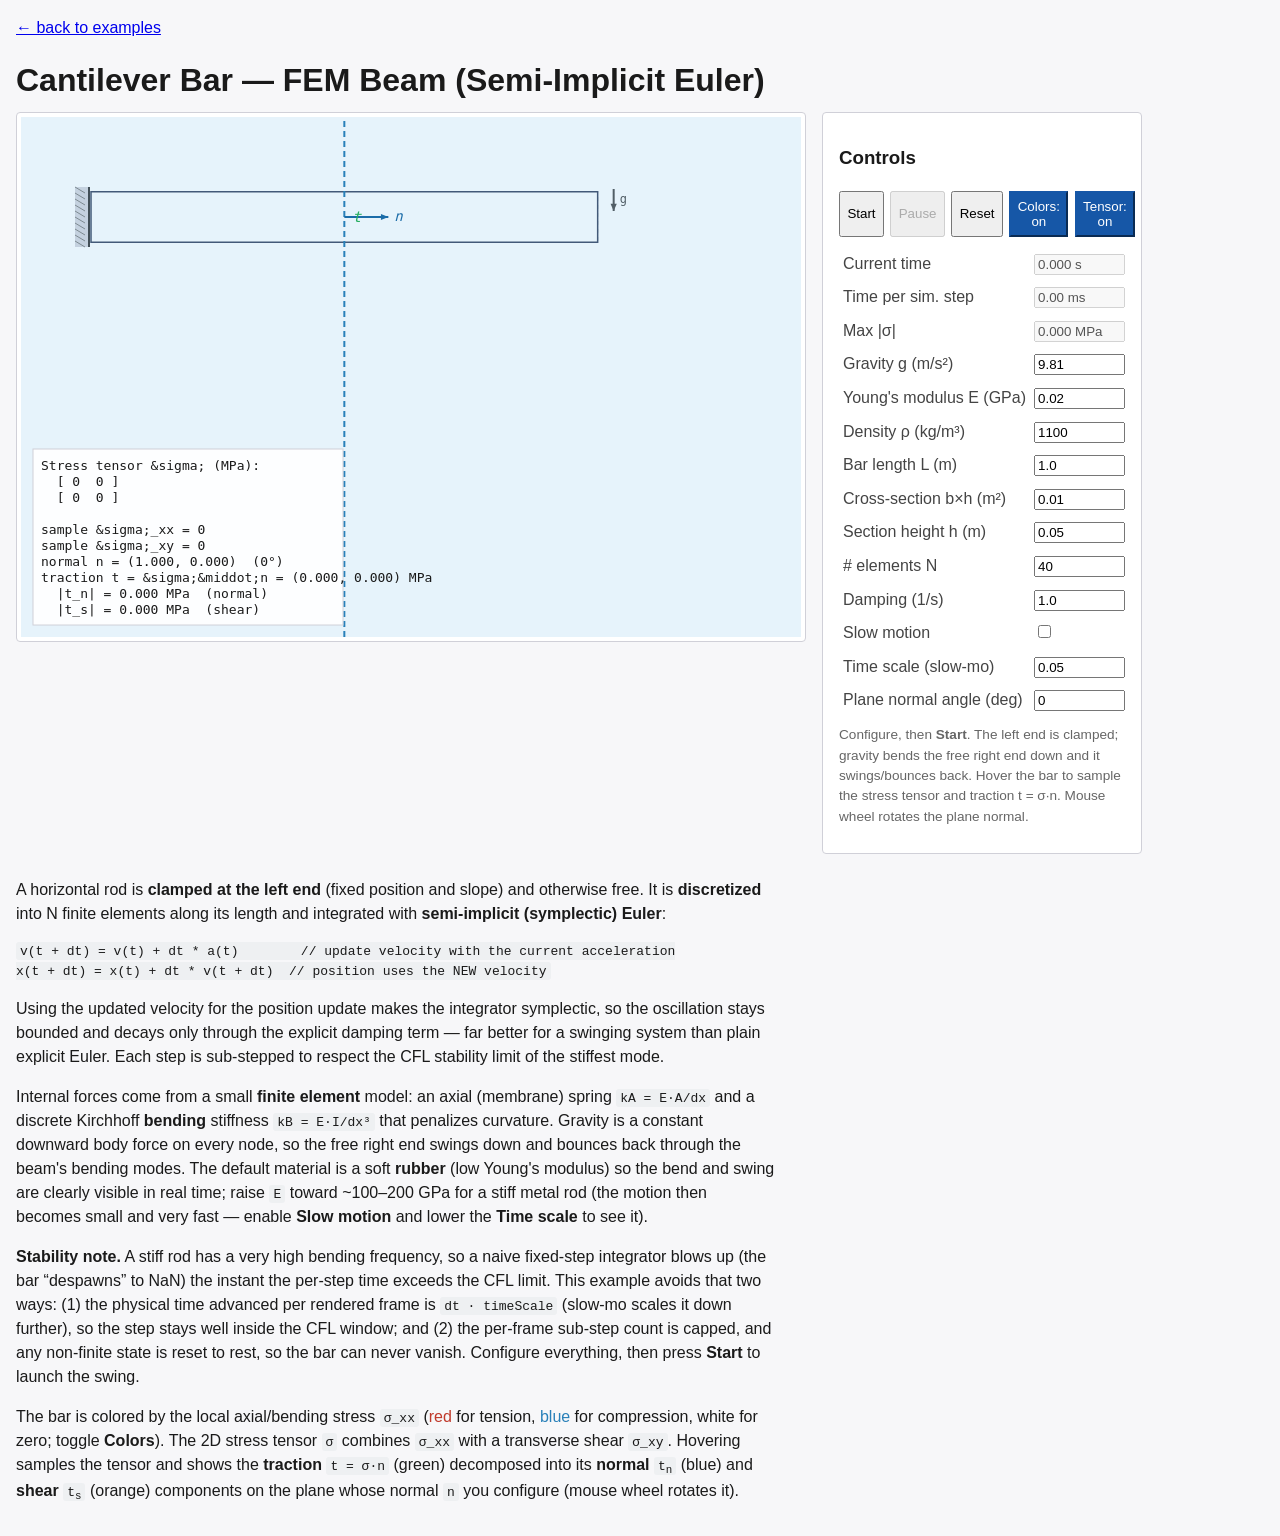
==== examples/cantilever_bar.html @ 8b28eba3 "Add features to cantilever example: - Right mouse drag to pan the scene - Normalized traction arrow " ====
<!DOCTYPE html>
<html lang="en">
<head>
    <meta charset="UTF-8">
    <meta name="viewport" content="width=device-width, initial-scale=1.0">
    <title>Cantilever Bar (FEM Beam)</title>
    <link rel="stylesheet" href="../css/style.css">
    <script src="../js/sim.js"></script>
</head>
<body class="example">
    <div class="back"><a href="../index.html">&larr; back to examples</a></div>
    <h1>Cantilever Bar &mdash; FEM Beam (Semi-Implicit Euler)</h1>

    <div class="sim">
        <div class="canvas-wrap">
            <canvas id="canvas" width="780" height="520">Your browser does not support the HTML5 canvas tag.</canvas>
        </div>

        <div class="controls">
            <h3>Controls</h3>
            <div class="btn-row">
                <button id="start">Start</button>
                <button id="pause" disabled>Pause</button>
                <button id="reset">Reset</button>
                <button id="colors" class="toggle-on">Colors: on</button>
                <button id="tensor" class="toggle-on">Tensor: on</button>
            </div>
            <table>
                <tr><td>Current time</td><td><input id="currentTime" value="0.00 s" disabled></td></tr>
                <tr><td>Time per sim. step</td><td><input id="stepTime" value="0.00 ms" disabled></td></tr>
                <tr><td>Max |&sigma;|</td><td><input id="maxStress" value="0.00 MPa" disabled></td></tr>
                <tr><td>Gravity g (m/s&sup2;)</td><td><input id="gravity" type="number" step="0.1" value="9.81"></td></tr>
                <tr><td>Young's modulus E (GPa)</td><td><input id="youngs" type="number" step="0.001" value="0.02"></td></tr>
                <tr><td>Density &rho; (kg/m&sup3;)</td><td><input id="density" type="number" step="100" value="1100"></td></tr>
                <tr><td>Bar length L (m)</td><td><input id="length" type="number" step="0.1" value="1.0"></td></tr>
                <tr><td>Cross-section b&times;h (m&sup2;)</td><td><input id="area" type="number" step="0.001" value="0.01"></td></tr>
                <tr><td>Section height h (m)</td><td><input id="height" type="number" step="0.01" value="0.05"></td></tr>
                <tr><td># elements N</td><td><input id="elements" type="number" step="2" min="4" max="200" value="40"></td></tr>
                <tr><td>Damping (1/s)</td><td><input id="damping" type="number" step="0.1" value="1.0"></td></tr>
                <tr><td>Slow motion</td><td><input id="slowMo" type="checkbox"></td></tr>
                <tr><td>Time scale (slow-mo)</td><td><input id="timeScale" type="number" step="1e-4" value="0.05"></td></tr>
                <tr><td>Plane normal angle (deg)</td><td><input id="normalAngle" type="number" step="1" value="0"></td></tr>
            </table>
            <p style="font-size:0.85em;color:#666;margin-top:0.5rem">Configure, then <strong>Start</strong>. The left end is
               clamped; gravity bends the free right end down and it swings/bounces back. Hover the bar to sample the
               stress tensor and traction t = &sigma;&middot;n. Mouse wheel rotates the plane normal.</p>
        </div>
    </div>

    <div class="description">
        <p>A horizontal rod is <strong>clamped at the left end</strong> (fixed position and slope) and otherwise free.
           It is <strong>discretized</strong> into N finite elements along its length and integrated with
           <strong>semi-implicit (symplectic) Euler</strong>:</p>
        <pre><code>v(t + dt) = v(t) + dt * a(t)        // update velocity with the current acceleration
x(t + dt) = x(t) + dt * v(t + dt)  // position uses the NEW velocity</code></pre>
        <p>Using the updated velocity for the position update makes the integrator symplectic, so the oscillation stays
           bounded and decays only through the explicit damping term &mdash; far better for a swinging system than plain
           explicit Euler. Each step is sub-stepped to respect the CFL stability limit of the stiffest mode.</p>

        <p>Internal forces come from a small <strong>finite element</strong> model: an axial (membrane) spring
           <code>kA = E&middot;A/dx</code> and a discrete Kirchhoff <strong>bending</strong> stiffness
           <code>kB = E&middot;I/dx&sup3;</code> that penalizes curvature. Gravity is a constant downward body force on
           every node, so the free right end swings down and bounces back through the beam's bending modes. The default
           material is a soft <strong>rubber</strong> (low Young's modulus) so the bend and swing are clearly visible in
           real time; raise <code>E</code> toward ~100&ndash;200 GPa for a stiff metal rod (the motion then becomes small
           and very fast &mdash; enable <strong>Slow motion</strong> and lower the <strong>Time scale</strong> to see it).</p>

        <p><strong>Stability note.</strong> A stiff rod has a very high bending frequency, so a naive fixed-step
           integrator blows up (the bar &ldquo;despawns&rdquo; to NaN) the instant the per-step time exceeds the CFL limit.
           This example avoids that two ways: (1) the physical time advanced per rendered frame is
           <code>dt &middot; timeScale</code> (slow-mo scales it down further), so the step stays well inside the CFL
           window; and (2) the per-frame sub-step count is capped, and any non-finite state is reset to rest, so the bar
           can never vanish. Configure everything, then press <strong>Start</strong> to launch the swing.</p>

        <p>The bar is colored by the local axial/bending stress <code>&sigma;_xx</code>
           (<span style="color:#c0392b">red</span> for tension, <span style="color:#2980b9">blue</span> for compression,
           white for zero; toggle <strong>Colors</strong>). The 2D stress tensor <code>&sigma;</code> combines
           <code>&sigma;_xx</code> with a transverse shear <code>&sigma;_xy</code>. Hovering samples the tensor and shows
           the <strong>traction</strong> <code>t = &sigma;&middot;n</code> (green) decomposed into its
           <strong>normal</strong> <code>t<sub>n</sub></code> (blue) and <strong>shear</strong>
           <code>t<sub>s</sub></code> (orange) components on the plane whose normal <code>n</code> you configure (mouse
           wheel rotates it).</p>
    </div>

    <script>
        "use strict";

        const Mat2 = {
            mulVec(m, v) { return [m[0][0] * v[0] + m[0][1] * v[1], m[1][0] * v[0] + m[1][1] * v[1]]; }
        };

        // Diverging color map: white at 0, red at +1, blue at -1. t clamped to [-1,1].
        function stressColor(t) {
            t = Math.max(-1, Math.min(1, t));
            let r, g, b;
            if (t >= 0) {
                r = 255; g = Math.round(255 * (1 - t)); b = Math.round(255 * (1 - t));
            } else {
                r = Math.round(255 * (1 + t)); g = Math.round(255 * (1 + t)); b = 255;
            }
            return `rgb(${r},${g},${b})`;
        }

        // Helper to get mouse button from event
        function getMouseButton(e) {
            if (e.which !== undefined) return e.which;      // old API: 1=left, 2=middle, 3=right
            if (e.button !== undefined) return e.button + 1; // new API: 0=left, 1=middle, 2=right
            return 0;
        }

        // A clamped cantilever beam integrated with semi-implicit Euler.
        // State: per-node position x[], velocity v[] (each a {x,y}). Node 0 is clamped.
        class CantileverBeam extends Simulation {
            constructor(canvas) {
                super(canvas);
                this.N = 40;
                this.x = null;       // node positions (world meters), array of {x,y}
                this.v = null;       // node velocities, array of {x,y}
                this.sigma = null;   // per-element axial stress sigma_xx (Pa)
                this.tau = null;     // per-node shear stress sigma_xy (Pa)
                this.maxAbsSigma = 0;
                this.mouse = null;
                this.hoverWorld = null;   // last sampled point over the bar (kept on leave)
                this.showColor = true;   // stress-color toggle (independent of slow-mo)
                this.showTensor = true;  // tensor panel toggle
                this.isDragging = false;
                this.dragStart = null;
                this.originPx = { x: 70, y: 100 }; // default, will be set in init
                this.init();
                this.render(this.ctx);
                canvas.addEventListener("mousemove", (e) => this._onMove(e));
                canvas.addEventListener("wheel", (e) => this._onWheel(e), { passive: false });
                canvas.addEventListener("mousedown", (e) => this._onMouseDown(e));
                canvas.addEventListener("mouseup", (e) => this._onMouseUp(e));
                canvas.addEventListener("mouseleave", (e) => this._onMouseUp(e));
                // Note: do NOT clear hoverWorld on mouseleave -> keep last position.
            }

            // Mouse wheel rotates the cutting-plane normal (in degrees), keeping it in [0,360).
            _onWheel(e) {
                e.preventDefault();
                const el = document.getElementById("normalAngle");
                if (!el) return;
                const step = 5 * Math.sign(e.deltaY);   // 5 deg per notch, invert so up = +
                let v = (parseFloat(el.value) || 0) - step;
                v = ((v % 360) + 360) % 360;
                el.value = v.toFixed(0);
                this.render(this.ctx);
            }

            _onMouseDown(e) {
                const button = getMouseButton(e);
                if (button === 3) { // right mouse button
                    e.preventDefault();
                    this.isDragging = true;
                    this.dragStart = {
                        px: (e.clientX - this.canvas.getBoundingClientRect().left) * (this.canvas.width / this.canvas.getBoundingClientRect().width),
                        py: (e.clientY - this.canvas.getBoundingClientRect().top) * (this.canvas.height / this.canvas.getBoundingClientRect().height)
                    };
                }
            }

            _onMouseUp(e) {
                if (this.isDragging) {
                    this.isDragging = false;
                    this.dragStart = null;
                }
            }

            _onMove(e) {
                const rect = this.canvas.getBoundingClientRect();
                this.mouse = {
                    px: (e.clientX - rect.left) * (this.canvas.width / rect.width),
                    py: (e.clientY - rect.top) * (this.canvas.height / rect.height)
                };
                
                // Handle right mouse drag panning
                if (this.isDragging && this.dragStart) {
                    const dx = this.mouse.px - this.dragStart.px;
                    const dy = this.mouse.py - this.dragStart.py;
                    this.originPx.x += dx;
                    this.originPx.y += dy;
                    this.dragStart = { px: this.mouse.px, py: this.mouse.py };
                    this.render(this.ctx);
                } else {
                    this._readHover();
                    if (!this.running) this.render(this.ctx);
                }
            }

            init() {
                const L = Math.max(1e-6, numOr("length", 1.0));
                const N = Math.max(4, Math.min(200, Math.round(numOr("elements", 40))));
                this.N = N;
                this.length0 = L;
                this.dx = L / (N - 1);
                this.x = new Array(N);
                this.v = new Array(N);
                for (let i = 0; i < N; i++) {
                    this.x[i] = { x: i * this.dx, y: 0 };
                    this.v[i] = { x: 0, y: 0 };
                }
                this.sigma = new Array(N - 1).fill(0);
                this.tau = new Array(N).fill(0);
                this.maxAbsSigma = 0;
                this.hoverWorld = { wx: L * 0.5, wy: 0 };

                // world -> pixels: beam starts at left margin, hangs to the right; gravity is +y (down).
                const margin = 70;
                const availW = this.width - 2 * margin;
                const availH = this.height - 2 * margin;
                // 1 m horizontal -> availW/L px; allow the tip to swing down ~0.75 m and stay on canvas.
                const sx = availW / L;
                const sy = availH / (L * 0.75);
                this.scale = Math.min(sx, sy);
                // Initialize originPx only on first call
                if (this.originPx.x === undefined) {
                    this.originPx = { x: margin, y: margin + availH * 0.12 };
                } else {
                    // Preserve existing pan offset when re-initializing
                    const newOrigin = { x: margin, y: margin + availH * 0.12 };
                    // Keep the same visual offset
                }
            }

            // ---- material / derived parameters ----
            _params() {
                const E = Math.max(1e-9, numOr("youngs", 0.02)) * 1e9;  // Pa (positive floor)
                const rho = Math.max(1, numOr("density", 1100));
                const A = Math.max(1e-9, numOr("area", 0.01));
                const h = Math.max(1e-6, numOr("height", 0.05));
                const I = Math.max(1e-18, A * h * h / 12);   // rectangular section second moment
                const L = Math.max(1e-6, this.length0);
                const dx = this.dx;
                const m = rho * A * dx;            // node lumped mass
                const kA = E * A / dx;             // axial spring stiffness between adjacent nodes
                const kB = E * I / (dx * dx * dx); // bending stiffness (discrete Kirchhoff)
                return { E, rho, A, h, I, L, dx, m, kA, kB };
            }

            // Compute internal node forces from axial + bending energies (FEM), plus gravity.
            // Returns array of {fx,fy} per node.
            _forces() {
                const p = this._params();
                const N = this.N;
                const x = this.x;
                const g = numOr("gravity", 9.81);
                const f = new Array(N);
                for (let i = 0; i < N; i++) f[i] = { fx: 0, fy: 0 };

                // Axial (membrane) force: spring between adjacent nodes toward rest length dx.
                for (let i = 0; i < N - 1; i++) {
                    let ddx = x[i + 1].x - x[i].x;
                    let ddy = x[i + 1].y - x[i].y;
                    let len = Math.sqrt(ddx * ddx + ddy * ddy);
                    if (len < 1e-12) continue;
                    let s = p.kA * (len - p.dx) / len;
                    let fx = s * ddx, fy = s * ddy;
                    f[i].fx += fx;     f[i].fy += fy;
                    f[i + 1].fx -= fx; f[i + 1].fy -= fy;
                }

                // Bending (Kirchhoff) force: penalize curvature via the second difference of positions.
                // F_{i-1} -= kB*w; F_i += 2 kB*w; F_{i+1} -= kB*w, w = x[i-1]-2x[i]+x[i+1].
                for (let i = 1; i < N - 1; i++) {
                    let wx = x[i - 1].x - 2 * x[i].x + x[i + 1].x;
                    let wy = x[i - 1].y - 2 * x[i].y + x[i + 1].y;
                    f[i - 1].fx -= p.kB * wx; f[i - 1].fy -= p.kB * wy;
                    f[i].fx     += 2 * p.kB * wx; f[i].fy += 2 * p.kB * wy;
                    f[i + 1].fx -= p.kB * wx; f[i + 1].fy -= p.kB * wy;
                }

                // Gravity (body force) and velocity damping.
                const damp = Math.max(0, numOr("damping", 1.0));
                for (let i = 0; i < N; i++) {
                    f[i].fy += p.m * g;                 // gravity pulls down (+y)
                    f[i].fx -= damp * p.m * this.v[i].x;
                    f[i].fy -= damp * p.m * this.v[i].y;
                }
                return f;
            }

            // One semi-implicit Euler step of physical time simDt, sub-stepped for stability.
            _advance(simDt) {
                const p = this._params();
                const N = this.N;
                // CFL-safe sub-step from the stiffest mode:
                //   axial chain -> 4 kA / m ; discrete bending -> 16 kB / m.
                // Semi-implicit Euler is stable for dt*omega < 2; use 0.2/omega for accuracy.
                const omega = Math.sqrt(Math.max(16 * p.kB, 4 * p.kA) / Math.max(p.m, 1e-12));
                const dtSub = 0.2 / Math.max(omega, 1);

                // Cap the sub-step count so a very stiff rod cannot freeze the browser. Unlike a
                // cap on `steps` that lets the integration step h grow past dtSub and destabilize
                // the sim (NaN -> bar vanishes), we cap by advancing only `steps*dtSub` of physical
                // time when the requested time would need too many sub-steps; h therefore never
                // exceeds the CFL limit.
                const MAX_STEPS = 2000;
                let steps = Math.max(1, Math.ceil(simDt / dtSub));
                let advanced = simDt;
                if (steps > MAX_STEPS) { steps = MAX_STEPS; advanced = steps * dtSub; }
                const h = advanced / steps;

                for (let s = 0; s < steps; s++) {
                    const f = this._forces();
                    // Semi-implicit Euler: velocity first (current acceleration), then position with NEW velocity.
                    for (let i = 0; i < N; i++) {
                        if (i === 0) continue;            // clamp: node 0 fixed
                        this.v[i].x += (f[i].fx / p.m) * h;
                        this.v[i].y += (f[i].fy / p.m) * h;
                    }
                    for (let i = 0; i < N; i++) {
                        if (i === 0) { this.x[i].x = 0; this.x[i].y = 0; this.v[i].x = 0; this.v[i].y = 0; continue; }
                        this.x[i].x += this.v[i].x * h;
                        this.x[i].y += this.v[i].y * h;
                    }
                    if (N > 1) {
                        // Clamped slope: keep node 1 on the horizontal tangent (no rotation at the wall).
                        this.x[1].y = 0; this.v[1].y = 0;
                    }
                }
                // Guard against any non-finite state (extreme parameter combos) so the bar never vanishes.
                for (let i = 0; i < N; i++) {
                    if (!isFinite(this.x[i].x) || !isFinite(this.x[i].y) ||
                        !isFinite(this.v[i].x) || !isFinite(this.v[i].y)) {
                        this.x[i].x = i * p.dx; this.x[i].y = 0; this.v[i].x = 0; this.v[i].y = 0;
                    }
                }
                this._computeStress();
                return advanced;   // physical time actually advanced (may be < simDt when clamped)
            }

            // Per-element axial stress sigma_xx = E*(eps + kappa*h/2)  (Pa), and a per-node
            // transverse shear proxy from the bending force magnitude.
            _computeStress() {
                const p = this._params();
                const N = this.N;
                let mx = 0;
                for (let i = 0; i < N - 1; i++) {
                    let ddx = this.x[i + 1].x - this.x[i].x;
                    let ddy = this.x[i + 1].y - this.x[i].y;
                    let len = Math.sqrt(ddx * ddx + ddy * ddy);
                    const eps = (len - p.dx) / p.dx;
                    let kappa = 0;
                    if (i > 0 && i < N - 2) {
                        const wx = this.x[i].x - 2 * this.x[i + 1].x + this.x[i + 2].x;
                        const wy = this.x[i].y - 2 * this.x[i + 1].y + this.x[i + 2].y;
                        kappa = Math.sqrt(wx * wx + wy * wy) / (p.dx * p.dx);
                    }
                    const sxx = p.E * (eps + kappa * (p.h / 2));
                    this.sigma[i] = sxx;
                    if (Math.abs(sxx) > mx) mx = Math.abs(sxx);
                }
                this.maxAbsSigma = mx;
                const f = this._forces();
                for (let i = 0; i < N; i++) {
                    this.tau[i] = (f[i].fy) / Math.max(p.A, 1e-9);
                }
            }

            // Local axial stress at world x along the beam (linear interp over elements). Pa.
            _stressAt(wx) {
                const p = this._params();
                const x = Math.max(0, Math.min(p.L - 1e-9, wx));
                const idx = x / p.dx;
                const i = Math.max(0, Math.min(this.N - 2, Math.floor(idx)));
                const frac = idx - i;
                return this.sigma[i] * (1 - frac) + this.sigma[Math.min(this.N - 2, i + 1)] * frac;
            }

            // Local shear stress at world x (Pa).
            _shearAt(wx) {
                const p = this._params();
                const x = Math.max(0, Math.min(p.L - 1e-9, wx));
                const idx = x / p.dx;
                const i = Math.max(0, Math.min(this.N - 1, Math.round(idx)));
                return this.tau[i];
            }

            // Deformed pixel position of a beam-local material coordinate (origin at node 0, +x).
            _deformedPxX(wx) {
                const s = this.scale, o = this.originPx, p = this._params();
                const idx = wx / p.dx;          // 0..N-1
                const i = Math.max(0, Math.min(this.N - 1, Math.floor(idx)));
                const frac = Math.max(0, Math.min(1, idx - i));
                const px = (i < this.N - 1)
                    ? this.x[i].x * (1 - frac) + this.x[i + 1].x * frac
                    : this.x[this.N - 1].x;
                const py = (i < this.N - 1)
                    ? this.x[i].y * (1 - frac) + this.x[i + 1].y * frac
                    : this.x[this.N - 1].y;
                return { x: o.x + px * s, y: o.y + py * s };
            }

            step(dt) {
                // Physical time advanced per rendered frame. Slow-mo scales it down further so a
                // stiff, fast rod can be watched without exceeding the CFL limit.
                const ts = Math.max(0, numOr("timeScale", 0.05));
                const slow = document.getElementById("slowMo").checked;
                const timeScale = slow ? ts : 1.0;
                const advanced = this._advance(dt * timeScale);
                this.time += advanced;   // count only the physical time actually integrated
            }

            // Map the mouse pixel x to the deformed bar's material coordinate (binary search;
            // deformed x is monotonic in the material index for reasonable strains).
            _pxToMaterialX(pxX) {
                const p = this._params();
                const lo = 0, hi = p.L;
                let a = lo, b = hi;
                for (let k = 0; k < 40; k++) {
                    const mid = (a + b) / 2;
                    const midPx = this._deformedPxX(mid).x;
                    if (midPx < pxX) a = mid; else b = mid;
                }
                return (a + b) / 2;
            }

            _readHover() {
                if (!this.mouse) return;
                // Hit-test against the deformed bar: map the mouse pixel x to a material coordinate.
                const wx = this._pxToMaterialX(this.mouse.px);
                const anchor = this._deformedPxX(wx);
                const wy = (this.mouse.py - anchor.y) / this.scale;
                if (wx >= 0 && wx <= this.length0 && Math.abs(wy) <= this.length0 * 0.15) {
                    this.hoverWorld = { wx, wy };
                }
                // else: keep previous hoverWorld (do not reset)
            }

            // ---- rendering ----
            render(ctx) {
                ctx.fillStyle = "#ffffff";
                ctx.fillRect(0, 0, this.width, this.height);

                const angle = numOr("normalAngle", 0) * Math.PI / 180;
                const n = [Math.cos(angle), Math.sin(angle)];
                const sH = this.hoverWorld ? this._stressAt(this.hoverWorld.wx) : 0;
                const tH = this.hoverWorld ? this._shearAt(this.hoverWorld.wx) : 0;
                // 2D stress tensor: sigma_xx = axial+bending, sigma_yy ~ 0 (free surface), sigma_xy = shear.
                const S = [[sH, tH], [tH, 0]];

                this._drawWall(ctx);
                this._drawBar(ctx);
                this._drawPlane(ctx, n);
                if (this.showTensor) this._drawTensorPanel(ctx, S, n, sH, tH);
                if (this.hoverWorld && this.showTensor) this._drawHover(ctx, S, n);
                this._updateStats();
            }

            _drawWall(ctx) {
                const o = this.originPx;
                const yTop = o.y - 30;
                const yBot = o.y + 30;
                ctx.save();
                ctx.fillStyle = "#d8d8df";
                ctx.fillRect(o.x - 16, yTop, 14, yBot - yTop);
                ctx.strokeStyle = "#888";
                ctx.lineWidth = 1;
                for (let y = yTop; y < yBot; y += 6) {
                    ctx.beginPath();
                    ctx.moveTo(o.x - 16, y);
                    ctx.lineTo(o.x - 16 + 10, y + 6);
                    ctx.stroke();
                }
                ctx.strokeStyle = "#444";
                ctx.lineWidth = 2;
                ctx.beginPath();
                ctx.moveTo(o.x - 2, yTop);
                ctx.lineTo(o.x - 2, yBot);
                ctx.stroke();
                ctx.restore();
            }

            // Draw the bar element-by-element colored by local axial stress.
            _drawBar(ctx) {
                const s = this.scale;
                const o = this.originPx;
                const N = this.N;
                const x = this.x;
                const p = this._params();
                const yHalfPx = Math.max(6, (p.h / 2) * s * 2);   // bar half-thickness in pixels
                // color autoscale: reference cantilever tip stress ~ rho g L^2 / (2 h) under self weight.
                const sigRef = (p.rho * numOr("gravity", 9.81) * p.L * p.L) / (2 * Math.max(p.h, 1e-6));
                const scale = Math.max(sigRef, this.maxAbsSigma, 1);
                const fillCol = this.showColor ? null : "#cfd6e4";

                // reference (undeformed) outline, dashed.
                ctx.save();
                ctx.strokeStyle = "#bbb";
                ctx.setLineDash([4, 4]);
                ctx.lineWidth = 1;
                ctx.beginPath();
                ctx.moveTo(o.x, o.y - yHalfPx);
                ctx.lineTo(o.x + p.L * s, o.y - yHalfPx);
                ctx.lineTo(o.x + p.L * s, o.y + yHalfPx);
                ctx.lineTo(o.x, o.y + yHalfPx);
                ctx.stroke();
                ctx.restore();

                // filled colored segments along the deformed centerline.
                for (let i = 0; i < N - 1; i++) {
                    const ax = o.x + x[i].x * s;
                    const ay = o.y + x[i].y * s;
                    const bx = o.x + x[i + 1].x * s;
                    const by = o.y + x[i +1].y * s;
                    const dx = bx - ax, dy = by - ay;
                    const len = Math.hypot(dx, dy) || 1;
                    const nx = -dy / len, ny = dx / len;
                    ctx.fillStyle = fillCol !== null ? fillCol : stressColor(this.sigma[i] / scale);
                    ctx.beginPath();
                    ctx.moveTo(ax + nx * yHalfPx, ay + ny * yHalfPx);
                    ctx.lineTo(bx + nx * yHalfPx, by + ny * yHalfPx);
                    ctx.lineTo(bx - nx * yHalfPx, by - ny * yHalfPx);
                    ctx.lineTo(ax - nx * yHalfPx, ay - ny * yHalfPx);
                    ctx.closePath();
                    ctx.fill();
                }

                // deformed outline.
                ctx.save();
                ctx.strokeStyle = "#44506a";
                ctx.lineWidth = 1.5;
                ctx.beginPath();
                for (let i = 0; i < N; i++) {
                    const ax = o.x + x[i].x * s;
                    const ay = o.y + x[i].y * s;
                    const dx = (i < N - 1) ? x[i + 1].x - x[i].x : x[i].x - x[i - 1].x;
                    const dy = (i < N - 1) ? x[i + 1].y - x[i].y : x[i].y - x[i - 1].y;
                    const len = Math.hypot(dx, dy) || 1;
                    const nx = -dy / len, ny = dx / len;
                    const px = ax + nx * yHalfPx, py = ay + ny * yHalfPx;
                    if (i === 0) ctx.moveTo(px, py); else ctx.lineTo(px, py);
                }
                for (let i = N - 1; i >= 0; i--) {
                    const ax = o.x + x[i].x * s;
                    const ay = o.y + x[i].y * s;
                    const dx = (i < N - 1) ? x[i + 1].x - x[i].x : x[i].x - x[i - 1].x;
                    const dy = (i < N - 1) ? x[i + 1].y - x[i].y : x[i].y - x[i - 1].y;
                    const len = Math.hypot(dx, dy) || 1;
                    const nx = -dy / len, ny = dx / len;
                    const px = ax - nx * yHalfPx, py = ay - ny * yHalfPx;
                    ctx.lineTo(px, py);
                }
                ctx.closePath();
                ctx.stroke();
                ctx.restore();

                // gravity arrow at the free tip.
                const tipX = o.x + x[N - 1].x * s;
                const tipY = o.y + x[N - 1].y * s;
                ctx.save();
                ctx.strokeStyle = "#555";
                ctx.fillStyle = "#555";
                ctx.lineWidth = 2;
                this._arrow(ctx, tipX + 16, tipY - 28, tipX + 16, tipY - 6, 8);
                ctx.font = "12px ui-monospace, Menlo, Consolas, monospace";
                ctx.fillText("g", tipX + 22, tipY - 14);
                ctx.restore();
            }

            // Draw the cutting plane through the sampled hover point, anchored to the deformed bar.
            _drawPlane(ctx, n) {
                const s = this.scale;
                const anchor = this.hoverWorld || { wx: this.length0 * 0.5, wy: 0 };
                const pxC = this._deformedPxX(anchor.wx);
                const d = [-n[1], n[0]];
                const big = Math.max(this.width, this.height);

                ctx.save();
                ctx.beginPath();
                ctx.moveTo(pxC.x + n[0] * big + d[0] * big, pxC.y + n[1] * big + d[1] * big);
                ctx.lineTo(pxC.x + n[0] * big - d[0] * big, pxC.y + n[1] * big - d[1] * big);
                ctx.lineTo(pxC.x - n[0] * big - d[0] * big, pxC.y - n[1] * big - d[1] * big);
                ctx.lineTo(pxC.x - n[0] * big + d[0] * big, pxC.y - n[1] * big + d[1] * big);
                ctx.closePath();
                ctx.fillStyle = "rgba(52,152,219,0.12)";
                ctx.fill();
                ctx.restore();

                ctx.save();
                ctx.strokeStyle = "#2980b9";
                ctx.lineWidth = 2;
                ctx.setLineDash([6, 4]);
                ctx.beginPath();
                ctx.moveTo(pxC.x + d[0] * big, pxC.y + d[1] * big);
                ctx.lineTo(pxC.x - d[0] * big, pxC.y - d[1] * big);
                ctx.stroke();
                ctx.restore();

                ctx.save();
                ctx.strokeStyle = "#1b6ca8";
                ctx.fillStyle = "#1b6ca8";
                ctx.lineWidth = 2;
                const nlen = 44;
                this._arrow(ctx, pxC.x, pxC.y, pxC.x + n[0] * nlen, pxC.y + n[1] * nlen, 8);
                ctx.font = "italic 14px ui-monospace, Menlo, Consolas, monospace";
                ctx.fillText("n", pxC.x + n[0] * nlen + 6, pxC.y + n[1] * nlen + 4);
                ctx.restore();
            }

            _arrow(ctx, x1, y1, x2, y2, head) {
                const dx = x2 - x1, dy = y2 - y1;
                if (Math.hypot(dx, dy) < 1) return;
                ctx.beginPath();
                ctx.moveTo(x1, y1);
                ctx.lineTo(x2, y2);
                ctx.stroke();
                const ang = Math.atan2(dy, dx);
                ctx.beginPath();
                ctx.moveTo(x2, y2);
                ctx.lineTo(x2 - head * Math.cos(ang - 0.4), y2 - head * Math.sin(ang - 0.4));
                ctx.lineTo(x2 - head * Math.cos(ang + 0.4), y2 - head * Math.sin(ang + 0.4));
                ctx.closePath();
                ctx.fill();
            }

            _drawHover(ctx, S, n) {
                const anchor = this._deformedPxX(this.hoverWorld.wx);
                const px = anchor.x, py = anchor.y;
                const t = Mat2.mulVec(S, n);
                
                // Normalized traction arrow lengths based on stress range
                // Use the max absolute stress as reference for normalization
                const maxStress = Math.max(this.maxAbsSigma, 1e6); // at least 1 MPa to avoid division by zero
                const vlen = 90 / (maxStress / 1e6);   // 90 px per max MPa

                const ex = px + t[0] * vlen;
                const ey = py + t[1] * vlen;
                ctx.save();
                ctx.strokeStyle = "#27ae60";
                ctx.fillStyle = "#27ae60";
                ctx.lineWidth = 3;
                this._arrow(ctx, px, py, ex, ey, 12);
                ctx.font = "italic 15px ui-monospace, Menlo, Consolas, monospace";
                ctx.fillText("t", ex + 8, ey + 5);
                ctx.restore();

                const tnScalar = t[0] * n[0] + t[1] * n[1];
                const tnx = tnScalar * n[0], tny = tnScalar * n[1];
                const tsx = t[0] - tnx, tsy = t[1] - tny;
                const enx = px + tnx * vlen, eny = py + tny * vlen;
                const esx = px + tsx * vlen, esy = py + tsy * vlen;

                if (Math.hypot(tnx, tny) * vlen > 3) {
                    ctx.save();
                    ctx.strokeStyle = "#1b6ca8"; ctx.fillStyle = "#1b6ca8"; ctx.lineWidth = 2;
                    this._arrow(ctx, px, py, enx, eny, 9);
                    ctx.font = "italic 13px ui-monospace, Menlo, Consolas, monospace";
                    ctx.fillText("t_n", enx - 22, eny - 6);
                    ctx.restore();
                }
                if (Math.hypot(tsx, tsy) * vlen > 3) {
                    ctx.save();
                    ctx.strokeStyle = "#e67e22"; ctx.fillStyle = "#e67e22"; ctx.lineWidth = 2;
                    this._arrow(ctx, px, py, esx, esy, 9);
                    ctx.font = "italic 13px ui-monospace, Menlo, Consolas, monospace";
                    ctx.fillText("t_s", esx + 8, esy + 5);
                    ctx.restore();
                }
            }

            _drawTensorPanel(ctx, S, n, sH, tH) {
                const t = Mat2.mulVec(S, n);
                const inMPa = (v) => (v / 1e6).toFixed(3);
                const fmt = (v) => (Math.abs(v) < 1e3 ? "0" : inMPa(v) + " MPa");
                const nAngDeg = numOr("normalAngle", 0);
                const tn = t[0] * n[0] + t[1] * n[1];
                const tsMag = Math.hypot(t[0] - tn * n[0], t[1] - tn * n[1]);

                const lines = [
                    "Stress tensor &sigma; (MPa):",
                    `  [ ${fmt(S[0][0])}  ${fmt(S[0][1])} ]`,
                    `  [ ${fmt(S[1][0])}  ${fmt(S[1][1])} ]`,
                    "",
                    `sample &sigma;_xx = ${fmt(sH)}`,
                    `sample &sigma;_xy = ${fmt(tH)}`,
                    `normal n = (${n[0].toFixed(3)}, ${n[1].toFixed(3)})  (${nAngDeg}\u00b0)`,
                    `traction t = &sigma;&middot;n = (${inMPa(t[0])}, ${inMPa(t[1])}) MPa`,
                    `  |t_n| = ${inMPa(Math.abs(tn))} MPa  (normal)`,
                    `  |t_s| = ${inMPa(tsMag)} MPa  (shear)`
                ];

                ctx.save();
                ctx.font = "13px ui-monospace, Menlo, Consolas, monospace";
                const pad = 8, lineH = 16, w = 310;
                const h = lines.length * lineH + pad * 2;
                const x = 12, y = this.height - h - 12;
                ctx.fillStyle = "rgba(255,255,255,0.92)";
                ctx.strokeStyle = "#d0d0d8"; ctx.lineWidth = 1;
                ctx.fillRect(x, y, w, h); ctx.strokeRect(x, y, w, h);
                ctx.fillStyle = "#1a1a1a";
                lines.forEach((ln, i) => ctx.fillText(ln, x + pad, y + pad + (i + 1) * lineH - 3));
                ctx.restore();
            }

            _updateStats() {
                const ct = document.getElementById("currentTime");
                const st = document.getElementById("stepTime");
                const ms = document.getElementById("maxStress");
                if (ct) ct.value = this.time.toFixed(3) + " s";
                if (st) st.value = this.stepTime.toFixed(2) + " ms";
                if (ms) ms.value = (this.maxAbsSigma / 1e6).toFixed(3) + " MPa";
            }
        }

        const canvas = document.getElementById("canvas");
        const sim = new CantileverBeam(canvas);

        const startBtn = document.getElementById("start");
        const pauseBtn = document.getElementById("pause");
        function setRunningUI(running) {
            startBtn.disabled = running;
            pauseBtn.disabled = !running;
            pauseBtn.textContent = "Pause";
        }
        startBtn.addEventListener("click", () => {
            if (sim.running) return;
            sim.start();
            setRunningUI(true);
        });
        pauseBtn.addEventListener("click", () => {
            if (sim.running) { sim.stop(); pauseBtn.textContent = "Resume"; startBtn.disabled = true; }
            else { sim.start(); pauseBtn.textContent = "Pause"; }
        });
        document.getElementById("reset").addEventListener("click", () => {
            sim.stop();
            sim.reset();
            setRunningUI(false);
        });
        const colorsBtn = document.getElementById("colors");
        colorsBtn.addEventListener("click", () => {
            sim.showColor = !sim.showColor;
            colorsBtn.textContent = "Colors: " + (sim.showColor ? "on" : "off");
            colorsBtn.classList.toggle("toggle-on", sim.showColor);
            if (!sim.running) sim.render(sim.ctx);
        });

        const tensorBtn = document.getElementById("tensor");
        tensorBtn.addEventListener("click", () => {
            sim.showTensor = !sim.showTensor;
            tensorBtn.textContent = "Tensor: " + (sim.showTensor ? "on" : "off");
            tensorBtn.classList.toggle("toggle-on", sim.showTensor);
            if (!sim.running) sim.render(sim.ctx);
        });

        // All config changes rebuild the model from rest and re-render (no live simulation).
        const allControls = "#gravity,#youngs,#density,#length,#area,#height,#elements,#damping,#slowMo,#timeScale,#normalAngle";
        document.querySelectorAll(allControls)
            .forEach(el => el.addEventListener("input", () => {
                sim.init();
                sim.render(sim.ctx);
            }));

        // Do NOT auto-start: user configures the bar and presses Start to launch the swing.
        setRunningUI(false);
        sim.render(sim.ctx);
    </script>
</body>
</html>
---- css/style.css ----
* {
    box-sizing: border-box;
}

body {
    margin: 0;
    padding: 1rem;
    font-family: -apple-system, BlinkMacSystemFont, "Segoe UI", Roboto, sans-serif;
    background: #f7f7f9;
    color: #1a1a1a;
    line-height: 1.5;
}

header h1 {
    margin: 0 0 0.25rem;
}

nav#examples ul {
    list-style: none;
    padding: 0;
}

nav#examples li {
    margin: 0.25rem 0;
}

nav#examples a {
    color: #1657a7;
    text-decoration: none;
}

nav#examples a:hover {
    text-decoration: underline;
}

footer {
    margin-top: 2rem;
    color: #666;
    font-size: 0.9rem;
}

/* ---- shared example layout ---- */

.example h1 {
    margin: 0 0 0.5rem;
}

.example .back {
    margin-bottom: 1rem;
}

.sim {
    display: flex;
    flex-wrap: wrap;
    gap: 1rem;
    align-items: flex-start;
}

.canvas-wrap {
    background: #fff;
    border: 1px solid #d0d0d8;
    border-radius: 4px;
    padding: 4px;
    flex: 0 0 auto;
}

canvas {
    display: block;
    background: #fff;
}

.controls {
    background: #fff;
    border: 1px solid #d0d0d8;
    border-radius: 4px;
    padding: 0.75rem 1rem;
    min-width: 260px;
    width: 320px;
    align-self: flex-start;
}

.controls table {
    border-collapse: collapse;
    width: 100%;
}

.controls td {
    padding: 0.3rem 0.25rem;
    vertical-align: middle;
}

.controls td:first-child {
    white-space: nowrap;
    color: #444;
}

.controls td:last-child {
    width: 8rem;
    padding-right: 0;
}

.controls input[type="number"],
.controls input[type="range"],
.controls select,
.controls input[disabled] {
    width: 100%;
    min-width: 0;
    box-sizing: border-box;
}

.controls button {
    width: 100%;
    padding: 0.4rem;
    margin-top: 0.4rem;
    cursor: pointer;
}

.btn-row {
    display: flex;
    gap: 0.4rem;
    margin-bottom: 0.6rem;
}

.btn-row button {
    width: auto;
    flex: 1 1 0;
    margin-top: 0;
}

.controls button.toggle-on {
    background: #1657a7;
    color: #fff;
    border-color: #1657a7;
}

.description {
    margin-top: 1.5rem;
    max-width: 760px;
}

.description h2 {
    margin-top: 1.5rem;
}

.description code {
    background: #eef0f2;
    padding: 0.1rem 0.25rem;
    border-radius: 3px;
}
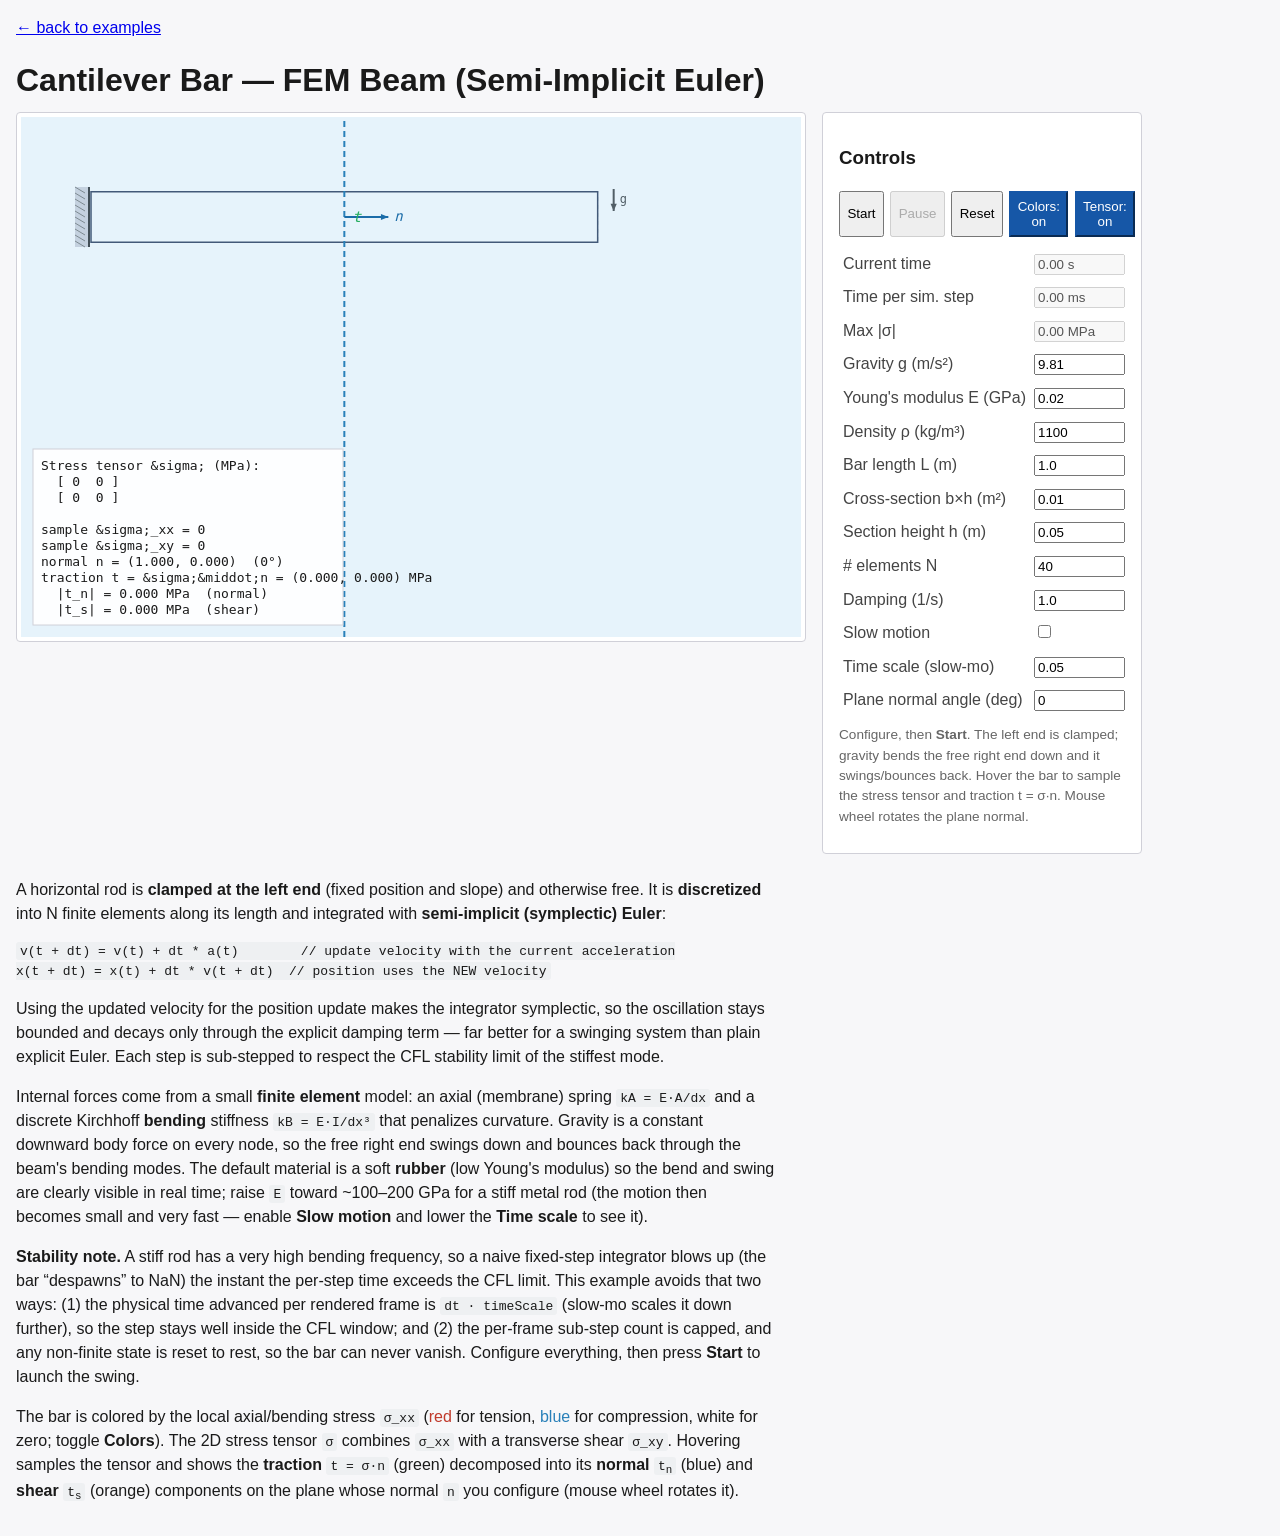
==== commit 278b3601: "Fix traction vector direction in cantilever example The traction vector was being computed in world " ====
--- a/examples/cantilever_bar.html
+++ b/examples/cantilever_bar.html
@@ -133,6 +133,7 @@
                 canvas.addEventListener("mousedown", (e) => this._onMouseDown(e));
                 canvas.addEventListener("mouseup", (e) => this._onMouseUp(e));
                 canvas.addEventListener("mouseleave", (e) => this._onMouseUp(e));
+                canvas.addEventListener("contextmenu", (e) => e.preventDefault());
                 // Note: do NOT clear hoverWorld on mouseleave -> keep last position.
             }
 
@@ -342,7 +343,7 @@
                     let len = Math.sqrt(ddx * ddx + ddy * ddy);
                     const eps = (len - p.dx) / p.dx;
                     let kappa = 0;
-                    if (i > 0 && i < N - 2) {
+                    if (i < N - 2) {
                         const wx = this.x[i].x - 2 * this.x[i + 1].x + this.x[i + 2].x;
                         const wy = this.x[i].y - 2 * this.x[i + 1].y + this.x[i + 2].y;
                         kappa = Math.sqrt(wx * wx + wy * wy) / (p.dx * p.dx);
@@ -375,6 +376,30 @@
                 const idx = x / p.dx;
                 const i = Math.max(0, Math.min(this.N - 1, Math.round(idx)));
                 return this.tau[i];
+            }
+
+            // Get the unit direction vector of the beam element at material coordinate wx.
+            // Returns { ex, ey } where (ex, ey) is the unit vector along the deformed beam.
+            _elementDirection(wx) {
+                const p = this._params();
+                const x = Math.max(0, Math.min(p.L - 1e-9, wx));
+                const idx = x / p.dx;
+                const i = Math.max(0, Math.min(this.N - 2, Math.floor(idx)));
+                const frac = idx - i;
+                // Get direction of element i
+                const dx = this.x[i + 1].x - this.x[i].x;
+                const dy = this.x[i + 1].y - this.x[i].y;
+                const len = Math.hypot(dx, dy) || 1;
+                const ex = dx / len, ey = dy / len;
+                // If we have a next element, interpolate
+                if (i < this.N - 2) {
+                    const dx2 = this.x[i + 2].x - this.x[i + 1].x;
+                    const dy2 = this.x[i + 2].y - this.x[i + 1].y;
+                    const len2 = Math.hypot(dx2, dy2) || 1;
+                    const ex2 = dx2 / len2, ey2 = dy2 / len2;
+                    return { ex: ex * (1 - frac) + ex2 * frac, ey: ey * (1 - frac) + ey2 * frac };
+                }
+                return { ex, ey };
             }
 
             // Deformed pixel position of a beam-local material coordinate (origin at node 0, +x).
@@ -618,15 +643,33 @@
             _drawHover(ctx, S, n) {
                 const anchor = this._deformedPxX(this.hoverWorld.wx);
                 const px = anchor.x, py = anchor.y;
-                const t = Mat2.mulVec(S, n);
+                
+                // Get the local beam direction at the hover point
+                const dir = this._elementDirection(this.hoverWorld.wx);
+                // The stress tensor S is defined in the LOCAL material coordinate system:
+                // S = [[sigma_xx, sigma_xy], [sigma_xy, sigma_yy]]
+                // where x is along the beam and y is perpendicular.
+                // The cutting plane normal n is in WORLD coordinates.
+                // We need to transform n to the local material coordinate system first.
+                // Local basis: e1 = dir (along beam), e2 = (-dir.ey, dir.ex) (perpendicular)
+                const n_local_x = n[0] * dir.ex + n[1] * dir.ey;  // n dot e1
+                const n_local_y = n[0] * (-dir.ey) + n[1] * dir.ex;  // n dot e2
+                
+                // Now compute traction in local coordinates: t_local = S * n_local
+                const t_local_x = S[0][0] * n_local_x + S[0][1] * n_local_y;
+                const t_local_y = S[1][0] * n_local_x + S[1][1] * n_local_y;
+                
+                // Transform traction back to world coordinates
+                const tx_world = t_local_x * dir.ex - t_local_y * dir.ey;
+                const ty_world = t_local_x * dir.ey + t_local_y * dir.ex;
                 
                 // Normalized traction arrow lengths based on stress range
-                // Use the max absolute stress as reference for normalization
-                const maxStress = Math.max(this.maxAbsSigma, 1e6); // at least 1 MPa to avoid division by zero
-                const vlen = 90 / (maxStress / 1e6);   // 90 px per max MPa
-
-                const ex = px + t[0] * vlen;
-                const ey = py + t[1] * vlen;
+                // Scale: 90 pixels per max MPa of stress
+                const maxStressMPa = Math.max(this.maxAbsSigma, 1e5) / 1e6; // at least 0.1 MPa
+                const vlen = 90 / maxStressMPa;
+
+                const ex = px + (tx_world / 1e6) * vlen;
+                const ey = py + (ty_world / 1e6) * vlen;
                 ctx.save();
                 ctx.strokeStyle = "#27ae60";
                 ctx.fillStyle = "#27ae60";
@@ -636,11 +679,21 @@
                 ctx.fillText("t", ex + 8, ey + 5);
                 ctx.restore();
 
-                const tnScalar = t[0] * n[0] + t[1] * n[1];
-                const tnx = tnScalar * n[0], tny = tnScalar * n[1];
-                const tsx = t[0] - tnx, tsy = t[1] - tny;
-                const enx = px + tnx * vlen, eny = py + tny * vlen;
-                const esx = px + tsx * vlen, esy = py + tsy * vlen;
+                // Compute normal and shear components in local coordinates
+                const tn_local = t_local_x * n_local_x + t_local_y * n_local_y;
+                const tnx_local = tn_local * n_local_x;
+                const tny_local = tn_local * n_local_y;
+                const tsx_local = t_local_x - tnx_local;
+                const tsy_local = t_local_y - tny_local;
+                
+                // Transform to world coordinates
+                const tnx_world = tnx_local * dir.ex - tny_local * dir.ey;
+                const tny_world = tnx_local * dir.ey + tny_local * dir.ex;
+                const tsx_world = tsx_local * dir.ex - tsy_local * dir.ey;
+                const tsy_world = tsx_local * dir.ey + tsy_local * dir.ex;
+                
+                const enx = px + (tnx_world / 1e6) * vlen, eny = py + (tny_world / 1e6) * vlen;
+                const esx = px + (tsx_world / 1e6) * vlen, esy = py + (tsy_world / 1e6) * vlen;
 
                 if (Math.hypot(tnx, tny) * vlen > 3) {
                     ctx.save();
